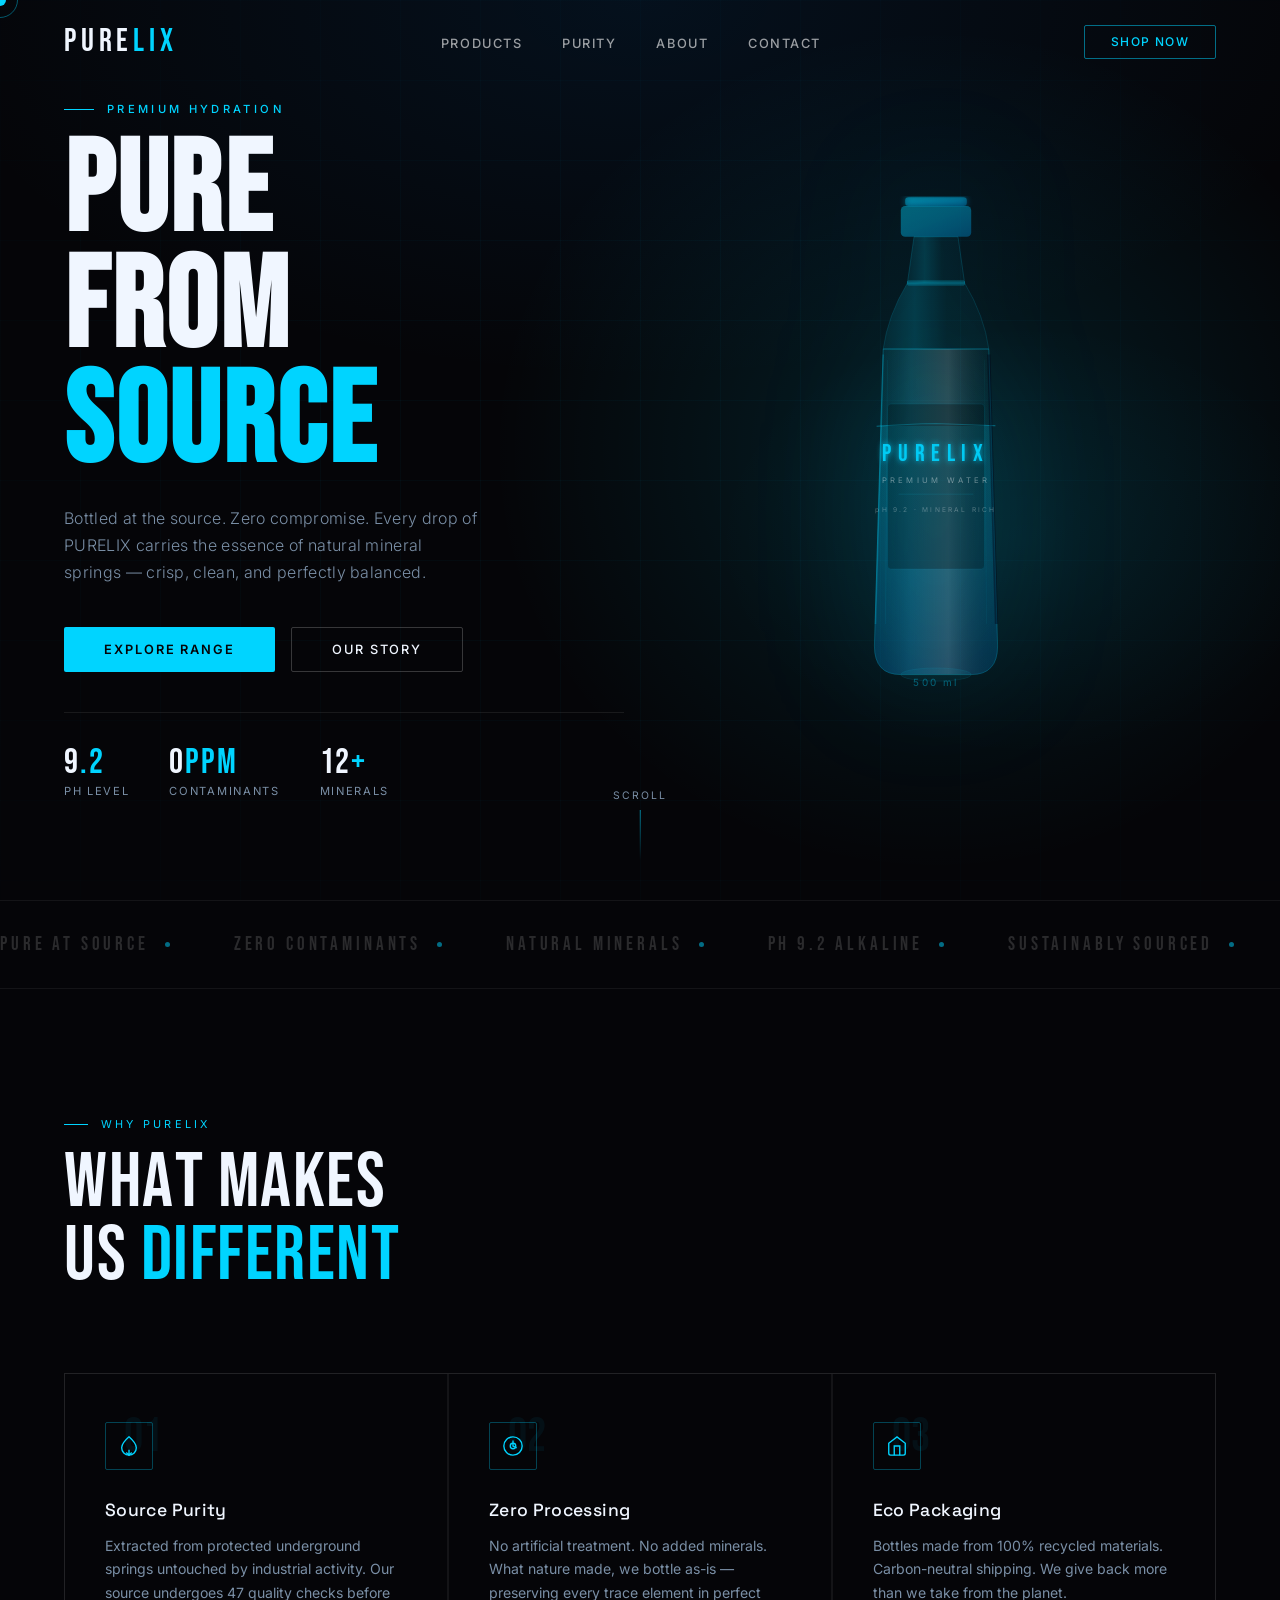
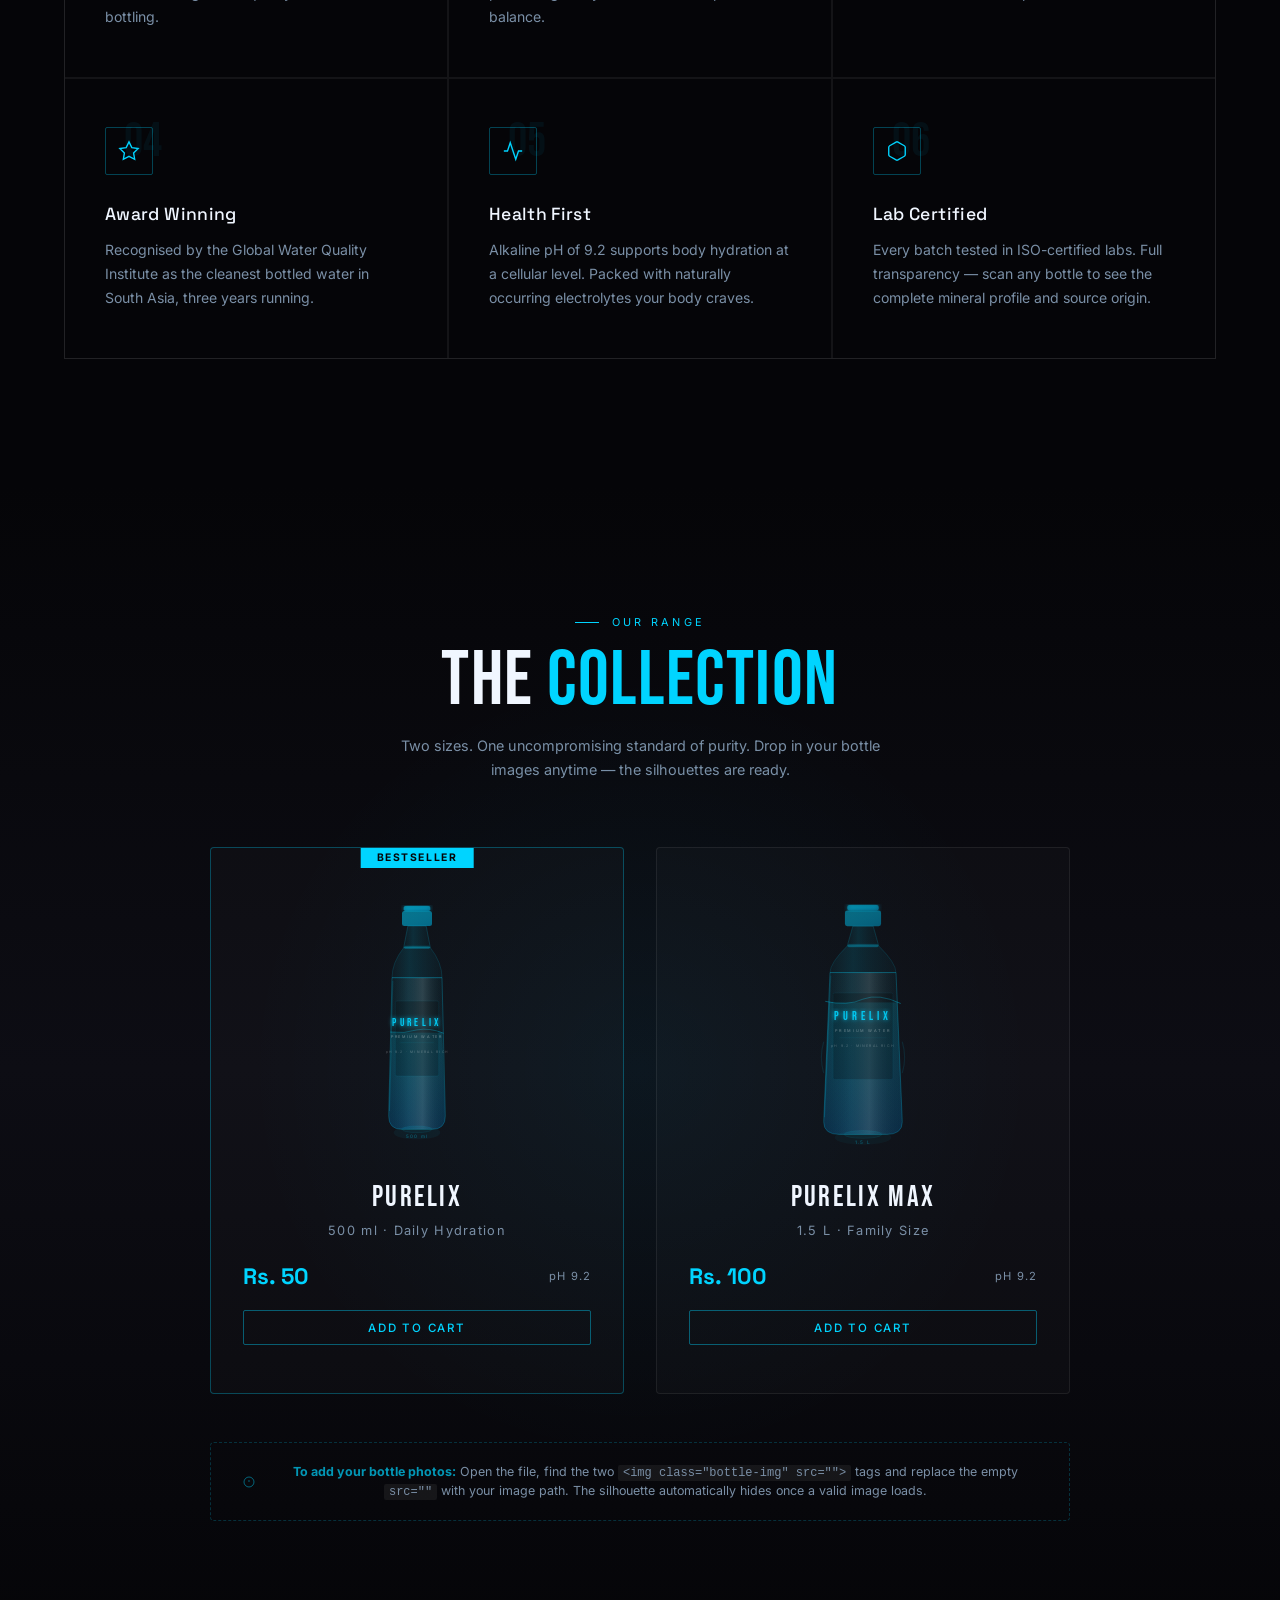
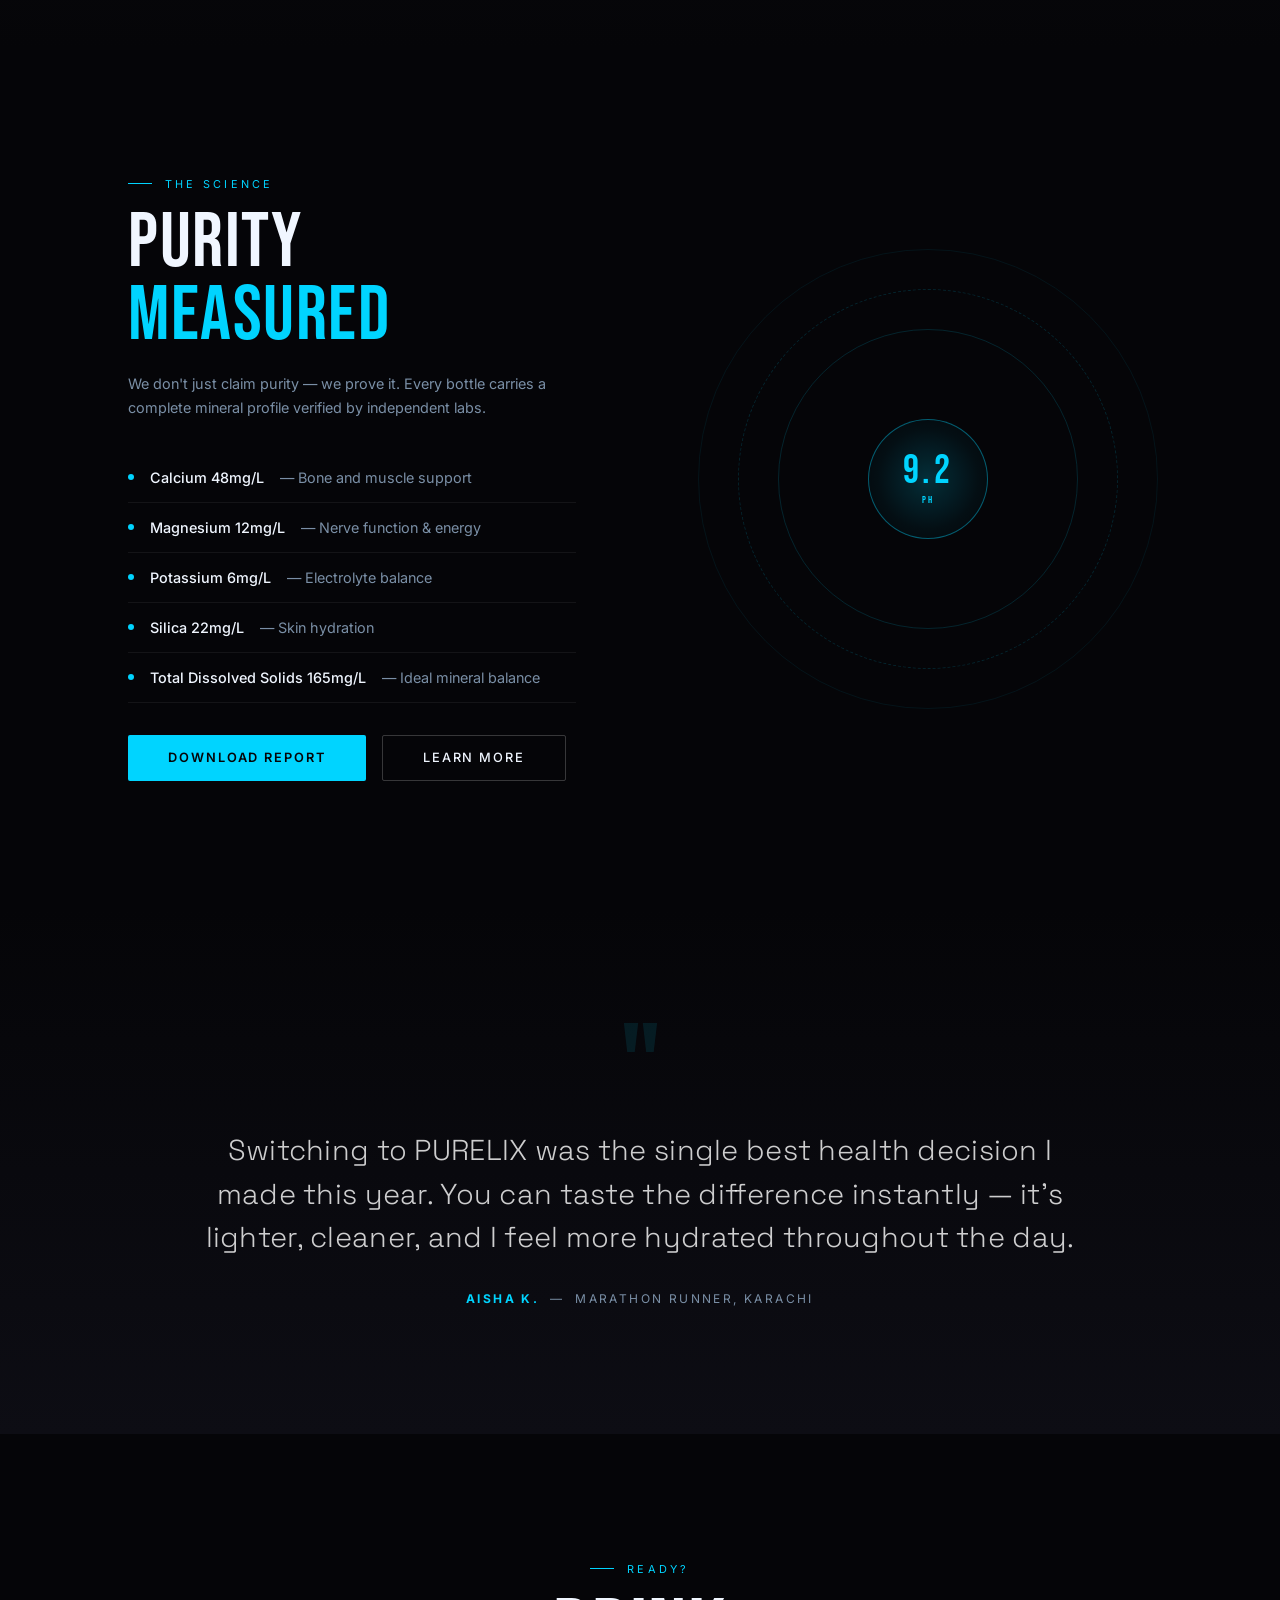
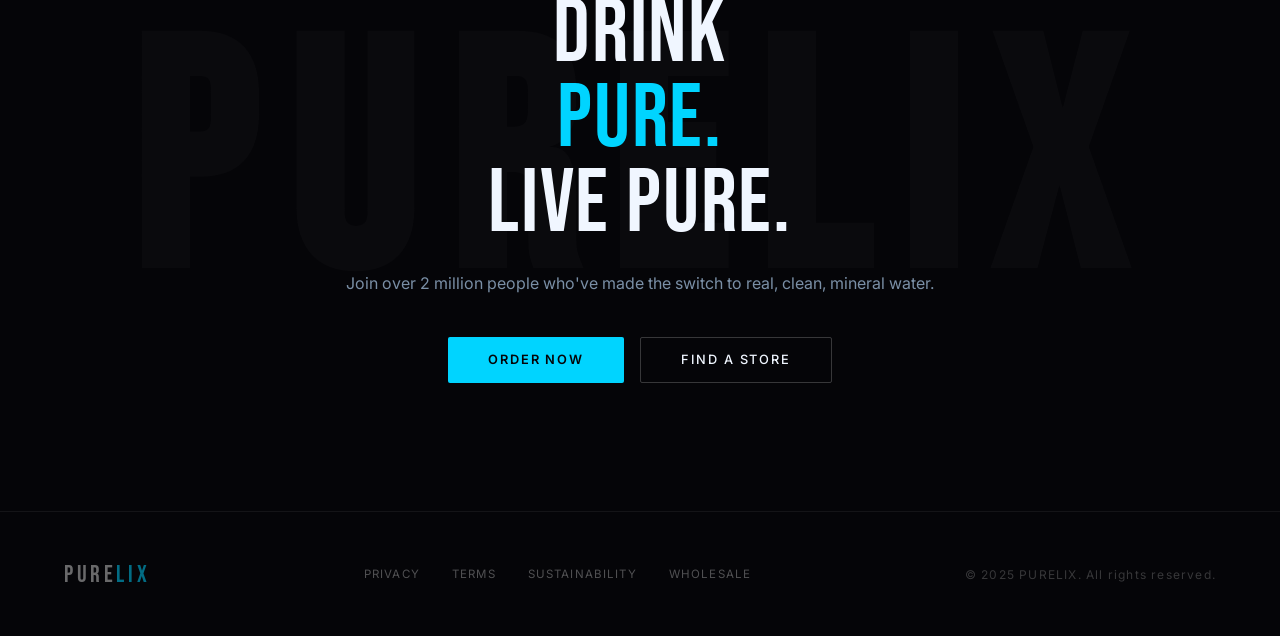
==== index2.html @ f371cc5f "initial commit" ====
<!DOCTYPE html>
<html lang="en">
<head>
<meta charset="UTF-8">
<meta name="viewport" content="width=device-width, initial-scale=1.0">
<title>PURELIX — Premium Water</title>
<link href="https://fonts.googleapis.com/css2?family=Bebas+Neue&family=Inter:wght@300;400;500;600&family=Space+Grotesk:wght@300;400;500;700&display=swap" rel="stylesheet">
<style>
*,*::before,*::after{margin:0;padding:0;box-sizing:border-box}
:root{
  --black:#050508;
  --deep:#0d0d14;
  --cyan:#00d4ff;
  --cyan2:#0099cc;
  --silver:#7a8fa6;
  --white:#f0f6ff;
  --glass:rgba(255,255,255,0.05);
  --glass-border:rgba(255,255,255,0.1);
}
html{scroll-behavior:smooth}
body{background:var(--black);color:var(--white);font-family:'Inter',sans-serif;overflow-x:hidden;cursor:none}

/* CUSTOM CURSOR */
#cursor{position:fixed;width:12px;height:12px;background:var(--cyan);border-radius:50%;pointer-events:none;z-index:9999;transform:translate(-50%,-50%);transition:width 0.2s,height 0.2s,background 0.2s;mix-blend-mode:screen}
#cursor-ring{position:fixed;width:36px;height:36px;border:1px solid rgba(0,212,255,0.4);border-radius:50%;pointer-events:none;z-index:9998;transform:translate(-50%,-50%);transition:all 0.08s ease}

/* NAV */
nav{
  position:fixed;top:0;left:0;right:0;z-index:1000;
  padding:1.4rem 4rem;
  display:flex;align-items:center;justify-content:space-between;
  transition:all 0.5s cubic-bezier(0.4,0,0.2,1);
}
nav.scrolled{
  background:rgba(5,5,8,0.4);
  backdrop-filter:blur(24px) saturate(180%);
  -webkit-backdrop-filter:blur(24px) saturate(180%);
  border-bottom:1px solid var(--glass-border);
  padding:1rem 4rem;
}
nav.scrolled .nav-logo{
  color:rgba(255,255,255,0.9);
  text-shadow:0 0 30px rgba(0,212,255,0.5);
}
nav.scrolled .nav-links a{
  color:rgba(255,255,255,0.8);
}
.nav-logo{
  font-family:'Bebas Neue',sans-serif;
  font-size:2rem;letter-spacing:0.15em;
  color:var(--white);
  text-decoration:none;
  transition:all 0.4s;
}
.nav-logo span{color:var(--cyan)}
.nav-links{display:flex;gap:2.5rem;list-style:none}
.nav-links a{
  color:rgba(255,255,255,0.6);
  text-decoration:none;
  font-size:0.8rem;letter-spacing:0.12em;text-transform:uppercase;
  font-weight:500;
  position:relative;transition:color 0.3s;
}
.nav-links a::after{
  content:'';position:absolute;bottom:-4px;left:0;right:0;height:1px;
  background:var(--cyan);transform:scaleX(0);transition:transform 0.3s;
}
.nav-links a:hover{color:var(--cyan)}
.nav-links a:hover::after{transform:scaleX(1)}
.nav-cta{
  background:transparent;border:1px solid rgba(0,212,255,0.5);
  color:var(--cyan);padding:0.55rem 1.6rem;border-radius:2px;
  font-size:0.75rem;letter-spacing:0.12em;text-transform:uppercase;font-weight:500;
  cursor:none;transition:all 0.3s;font-family:'Inter',sans-serif;
}
.nav-cta:hover{background:var(--cyan);color:var(--black)}

/* HERO */
.hero{
  min-height:100vh;display:flex;align-items:center;
  position:relative;overflow:hidden;
  background:radial-gradient(ellipse 80% 60% at 50% 0%, rgba(0,100,180,0.12) 0%, transparent 70%),
             radial-gradient(ellipse 40% 40% at 80% 60%, rgba(0,212,255,0.06) 0%, transparent 60%),
             var(--black);
}
.hero-bg-lines{
  position:absolute;inset:0;pointer-events:none;
  background-image:
    linear-gradient(rgba(0,212,255,0.03) 1px, transparent 1px),
    linear-gradient(90deg, rgba(0,212,255,0.03) 1px, transparent 1px);
  background-size:80px 80px;
  mask-image:radial-gradient(ellipse 80% 80% at 50% 50%, black 30%, transparent 100%);
}
.hero-content{
  position:relative;z-index:2;
  padding:0 4rem;
  display:grid;grid-template-columns:1fr 1fr;
  align-items:center;gap:2rem;width:100%;max-width:1400px;margin:0 auto;
}
.hero-text{position:relative}
.hero-eyebrow{
  font-size:0.7rem;letter-spacing:0.3em;text-transform:uppercase;
  color:var(--cyan);margin-bottom:1.2rem;font-weight:500;
  display:flex;align-items:center;gap:0.8rem;
}
.hero-eyebrow::before{content:'';width:30px;height:1px;background:var(--cyan)}
h1{
  font-family:'Bebas Neue',sans-serif;
  font-size:clamp(5rem,10vw,10rem);
  line-height:0.9;letter-spacing:0.02em;
  color:var(--white);margin-bottom:1.5rem;
}
h1 .word-hover{display:inline-block;transition:color 0.3s}
h1 .word-hover:hover{color:var(--cyan)}
h1 .accent{color:var(--cyan)}
.hero-desc{
  font-size:1rem;line-height:1.7;color:var(--silver);
  max-width:420px;margin-bottom:2.5rem;font-weight:300;letter-spacing:0.02em;
}
.hero-btns{display:flex;gap:1rem;flex-wrap:wrap}
.btn-primary{
  background:var(--cyan);color:var(--black);
  padding:0.9rem 2.5rem;border:none;border-radius:2px;
  font-size:0.8rem;letter-spacing:0.15em;text-transform:uppercase;font-weight:600;
  cursor:none;transition:all 0.3s;font-family:'Inter',sans-serif;
  position:relative;overflow:hidden;
}
.btn-primary::before{
  content:'';position:absolute;inset:0;
  background:linear-gradient(90deg,transparent,rgba(255,255,255,0.3),transparent);
  transform:translateX(-100%);transition:transform 0.5s;
}
.btn-primary:hover::before{transform:translateX(100%)}
.btn-primary:hover{background:#00b8e0;transform:translateY(-1px)}
.btn-outline{
  background:transparent;color:var(--white);
  padding:0.9rem 2.5rem;border:1px solid rgba(255,255,255,0.2);border-radius:2px;
  font-size:0.8rem;letter-spacing:0.15em;text-transform:uppercase;font-weight:500;
  cursor:none;transition:all 0.3s;font-family:'Inter',sans-serif;
}
.btn-outline:hover{border-color:var(--cyan);color:var(--cyan)}

/* 3D BOTTLE */
.hero-bottle{
  display:flex;justify-content:center;align-items:center;
  perspective:1200px;position:relative;
}
.bottle-wrapper{
  width:220px;position:relative;
  transform-style:preserve-3d;
  transition:transform 0.1s ease-out;
  filter:drop-shadow(0 0 60px rgba(0,212,255,0.25));
}
.bottle-wrapper:hover{filter:drop-shadow(0 0 80px rgba(0,212,255,0.4))}

/* SVG Bottle */
.bottle-svg{width:100%;height:auto}
.bottle-glow{
  position:absolute;inset:-30%;
  background:radial-gradient(ellipse at center, rgba(0,212,255,0.12) 0%, transparent 70%);
  pointer-events:none;animation:pulse-glow 3s ease-in-out infinite;
}
@keyframes pulse-glow{0%,100%{opacity:0.6;transform:scale(1)}50%{opacity:1;transform:scale(1.05)}}

/* STATS */
.hero-stats{
  display:flex;gap:2.5rem;margin-top:2.5rem;padding-top:2rem;
  border-top:1px solid rgba(255,255,255,0.08);
}
.stat-item{}
.stat-num{
  font-family:'Bebas Neue',sans-serif;font-size:2.2rem;
  color:var(--white);letter-spacing:0.05em;line-height:1;
}
.stat-num span{color:var(--cyan)}
.stat-label{font-size:0.7rem;letter-spacing:0.15em;text-transform:uppercase;color:var(--silver);margin-top:0.2rem}

/* SCROLL INDICATOR */
.scroll-indicator{
  position:absolute;bottom:2.5rem;left:50%;transform:translateX(-50%);
  display:flex;flex-direction:column;align-items:center;gap:0.5rem;
  color:var(--silver);font-size:0.65rem;letter-spacing:0.2em;text-transform:uppercase;
}
.scroll-line{
  width:1px;height:50px;background:linear-gradient(to bottom, rgba(0,212,255,0.6), transparent);
  animation:scroll-drop 2s ease-in-out infinite;
}
@keyframes scroll-drop{0%{transform:scaleY(0);transform-origin:top}50%{transform:scaleY(1);transform-origin:top}51%{transform-origin:bottom}100%{transform:scaleY(0);transform-origin:bottom}}

/* FEATURES SECTION */
.section{padding:8rem 4rem;position:relative}
.section-inner{max-width:1300px;margin:0 auto}
.section-label{
  font-size:0.68rem;letter-spacing:0.3em;text-transform:uppercase;
  color:var(--cyan);margin-bottom:1rem;
  display:flex;align-items:center;gap:0.8rem;
}
.section-label::before{content:'';width:24px;height:1px;background:var(--cyan)}
.section-title{
  font-family:'Bebas Neue',sans-serif;
  font-size:clamp(3rem,6vw,6rem);
  line-height:0.95;letter-spacing:0.02em;
  margin-bottom:1rem;
}
.section-title .hover-text{display:inline-block;transition:color 0.3s}
.section-title .hover-text:hover{color:var(--cyan)}

/* FEATURES GRID */
.features-grid{
  display:grid;grid-template-columns:repeat(3,1fr);gap:1.5px;
  margin-top:5rem;background:rgba(255,255,255,0.06);border:1px solid rgba(255,255,255,0.06);
}
.feature-card{
  background:var(--black);padding:3rem 2.5rem;
  position:relative;overflow:hidden;
  transition:background 0.4s;
}
.feature-card::before{
  content:'';position:absolute;top:0;left:0;right:0;height:1px;
  background:linear-gradient(90deg, transparent, var(--cyan), transparent);
  transform:scaleX(0);transition:transform 0.5s;
}
.feature-card:hover{background:rgba(0,212,255,0.03)}
.feature-card:hover::before{transform:scaleX(1)}
.feature-icon{
  width:48px;height:48px;border:1px solid rgba(0,212,255,0.3);
  border-radius:2px;display:flex;align-items:center;justify-content:center;
  margin-bottom:1.8rem;position:relative;
}
.feature-icon svg{width:22px;height:22px;stroke:var(--cyan);fill:none;stroke-width:1.5}
.feature-num{
  position:absolute;top:-10px;right:-10px;
  font-family:'Bebas Neue',sans-serif;font-size:3rem;
  color:rgba(0,212,255,0.06);line-height:1;
}
.feature-title{
  font-family:'Space Grotesk',sans-serif;font-size:1.1rem;font-weight:500;
  margin-bottom:0.8rem;letter-spacing:0.02em;
}
.feature-title .hover-text{display:inline-block;transition:color 0.3s}
.feature-title .hover-text:hover{color:var(--cyan)}
.feature-desc{font-size:0.88rem;line-height:1.7;color:var(--silver)}

/* PRODUCT SECTION */
.product-section{
  padding:8rem 4rem;
  background:linear-gradient(180deg, var(--black) 0%, var(--deep) 50%, var(--black) 100%);
  position:relative;overflow:hidden;
}
.product-section::before{
  content:'';position:absolute;
  top:50%;left:50%;transform:translate(-50%,-50%);
  width:800px;height:800px;
  background:radial-gradient(circle, rgba(0,212,255,0.05) 0%, transparent 70%);
  pointer-events:none;
}
.product-inner{max-width:1300px;margin:0 auto;text-align:center}
.product-cards{
  display:grid;grid-template-columns:repeat(3,1fr);gap:2rem;margin-top:4rem;
}
.product-card{
  background:rgba(255,255,255,0.02);
  border:1px solid rgba(255,255,255,0.07);
  border-radius:4px;padding:3rem 2rem;
  position:relative;overflow:hidden;transition:all 0.4s;
  cursor:none;
}
.product-card::after{
  content:'';position:absolute;inset:0;
  background:linear-gradient(135deg, rgba(0,212,255,0.04) 0%, transparent 60%);
  opacity:0;transition:opacity 0.4s;
}
.product-card:hover{transform:translateY(-8px);border-color:rgba(0,212,255,0.3)}
.product-card:hover::after{opacity:1}
.product-card-top{
  height:200px;display:flex;align-items:center;justify-content:center;
  margin-bottom:1.5rem;position:relative;
}
.bottle-placeholder{
  width:70px;height:160px;
  border:1px solid rgba(0,212,255,0.3);
  border-radius:35px 35px 8px 8px;
  position:relative;overflow:hidden;
  background:linear-gradient(180deg, rgba(0,212,255,0.08) 0%, rgba(0,212,255,0.02) 100%);
}
.bottle-placeholder::before{
  content:'';position:absolute;top:0;left:30%;right:30%;height:20px;
  background:rgba(0,212,255,0.2);border-radius:0 0 4px 4px;
}
.bottle-placeholder::after{
  content:'';position:absolute;
  top:15%;left:15%;width:20%;height:40%;
  background:linear-gradient(135deg,rgba(255,255,255,0.15),transparent);
  border-radius:50%;
}
.product-name{
  font-family:'Bebas Neue',sans-serif;font-size:1.8rem;letter-spacing:0.08em;
  margin-bottom:0.5rem;
}
.product-name .hover-text{display:inline-block;transition:color 0.3s}
.product-name .hover-text:hover{color:var(--cyan)}
.product-size{font-size:0.8rem;color:var(--silver);letter-spacing:0.1em;margin-bottom:1.5rem}
.product-price{
  font-family:'Space Grotesk',sans-serif;font-size:1.4rem;font-weight:700;
  color:var(--cyan);margin-bottom:1.5rem;
}
.btn-sm{
  background:transparent;color:var(--cyan);
  padding:0.6rem 1.8rem;border:1px solid rgba(0,212,255,0.4);border-radius:2px;
  font-size:0.72rem;letter-spacing:0.15em;text-transform:uppercase;font-weight:500;
  cursor:none;transition:all 0.3s;font-family:'Inter',sans-serif;
}
.btn-sm:hover{background:var(--cyan);color:var(--black)}

/* MARQUEE */
.marquee-section{
  padding:2rem 0;border-top:1px solid rgba(255,255,255,0.06);border-bottom:1px solid rgba(255,255,255,0.06);
  overflow:hidden;
}
.marquee-track{
  display:flex;gap:4rem;white-space:nowrap;
  animation:marquee 20s linear infinite;
}
.marquee-track:hover{animation-play-state:paused}
@keyframes marquee{from{transform:translateX(0)}to{transform:translateX(-50%)}}
.marquee-item{
  font-family:'Bebas Neue',sans-serif;font-size:1.2rem;letter-spacing:0.2em;
  color:rgba(255,255,255,0.15);display:flex;align-items:center;gap:1rem;
}
.marquee-dot{width:5px;height:5px;background:var(--cyan);border-radius:50%;opacity:0.5}

/* PURITY SECTION */
.purity-section{
  padding:8rem 4rem;
  display:grid;grid-template-columns:1fr 1fr;gap:8rem;align-items:center;
  max-width:1300px;margin:0 auto;
}
.purity-visual{
  position:relative;height:500px;
  display:flex;align-items:center;justify-content:center;
}
.ring{
  position:absolute;border-radius:50%;border:1px solid rgba(0,212,255,0.15);
  animation:ring-rotate linear infinite;
}
.ring-1{width:300px;height:300px;animation-duration:20s}
.ring-2{width:380px;height:380px;border-style:dashed;animation-duration:30s;animation-direction:reverse}
.ring-3{width:460px;height:460px;animation-duration:45s;border-color:rgba(0,212,255,0.07)}
@keyframes ring-rotate{from{transform:rotateX(70deg) rotate(0deg)}to{transform:rotateX(70deg) rotate(360deg)}}
.purity-center{
  width:120px;height:120px;border-radius:50%;
  background:radial-gradient(circle, rgba(0,212,255,0.2) 0%, rgba(0,212,255,0.05) 60%, transparent 100%);
  border:1px solid rgba(0,212,255,0.4);
  display:flex;align-items:center;justify-content:center;
  font-family:'Bebas Neue',sans-serif;font-size:1rem;letter-spacing:0.2em;
  color:var(--cyan);z-index:2;position:relative;
  flex-direction:column;gap:0.2rem;
}
.purity-center .big-num{font-size:2.5rem;line-height:1}
.purity-list{list-style:none;margin-top:2rem}
.purity-list li{
  display:flex;align-items:center;gap:1rem;
  padding:1rem 0;border-bottom:1px solid rgba(255,255,255,0.06);
  font-size:0.9rem;color:var(--silver);
}
.purity-list li::before{
  content:'';width:6px;height:6px;background:var(--cyan);
  border-radius:50%;flex-shrink:0;
}
.purity-list li strong{color:var(--white);font-weight:500}

/* TESTIMONIAL */
.testimonial-section{
  padding:8rem 4rem;text-align:center;
  background:linear-gradient(180deg, var(--black) 0%, var(--deep) 100%);
}
.testimonial-inner{max-width:900px;margin:0 auto}
.quote-mark{
  font-family:'Bebas Neue',sans-serif;font-size:8rem;
  color:rgba(0,212,255,0.1);line-height:0.6;display:block;margin-bottom:1rem;
}
.testimonial-text{
  font-family:'Space Grotesk',sans-serif;
  font-size:clamp(1.2rem,2.5vw,1.8rem);
  font-weight:300;line-height:1.5;
  color:rgba(255,255,255,0.8);margin-bottom:2rem;letter-spacing:0.01em;
}
.testimonial-author{
  font-size:0.75rem;letter-spacing:0.2em;text-transform:uppercase;
  color:var(--silver);
}
.testimonial-author strong{color:var(--cyan)}

/* CTA SECTION */
.cta-section{
  padding:8rem 4rem;text-align:center;position:relative;overflow:hidden;
}
.cta-section::before{
  content:'PURELIX';position:absolute;top:50%;left:50%;transform:translate(-50%,-50%);
  font-family:'Bebas Neue',sans-serif;font-size:20rem;font-weight:900;
  color:rgba(255,255,255,0.02);letter-spacing:0.1em;white-space:nowrap;pointer-events:none;
}
.cta-inner{max-width:700px;margin:0 auto;position:relative;z-index:1}
.cta-title{
  font-family:'Bebas Neue',sans-serif;font-size:clamp(3rem,7vw,7rem);
  line-height:0.95;letter-spacing:0.02em;margin-bottom:1.5rem;
}
.cta-title .hover-text{display:inline-block;transition:color 0.3s}
.cta-title .hover-text:hover{color:var(--cyan)}
.cta-sub{font-size:1rem;color:var(--silver);margin-bottom:2.5rem;line-height:1.6}
.cta-btns{display:flex;gap:1rem;justify-content:center}

/* FOOTER */
footer{
  padding:3rem 4rem;
  border-top:1px solid rgba(255,255,255,0.06);
  display:flex;align-items:center;justify-content:space-between;
}
.footer-logo{
  font-family:'Bebas Neue',sans-serif;font-size:1.5rem;letter-spacing:0.15em;
  color:rgba(255,255,255,0.4);
}
.footer-logo span{color:rgba(0,212,255,0.5)}
.footer-copy{font-size:0.75rem;color:rgba(255,255,255,0.2);letter-spacing:0.1em}
.footer-links{display:flex;gap:2rem}
.footer-links a{font-size:0.72rem;letter-spacing:0.1em;text-transform:uppercase;color:rgba(255,255,255,0.3);text-decoration:none;transition:color 0.3s}
.footer-links a:hover{color:var(--cyan)}

/* WATER DROP PARTICLES */
.particles{position:absolute;inset:0;pointer-events:none;overflow:hidden}
.particle{
  position:absolute;width:2px;height:2px;background:var(--cyan);border-radius:50%;
  animation:float-particle linear infinite;opacity:0;
}
@keyframes float-particle{
  0%{transform:translateY(100vh) translateX(0);opacity:0}
  10%{opacity:0.6}
  90%{opacity:0.2}
  100%{transform:translateY(-10vh) translateX(var(--drift));opacity:0}
}

/* HOVER TEXT EFFECT */
.split-hover{display:inline-block;transition:all 0.25s}
.split-hover:hover{color:var(--cyan);text-shadow:0 0 20px rgba(0,212,255,0.5)}

/* SCROLLBAR */
::-webkit-scrollbar{width:4px}
::-webkit-scrollbar-track{background:var(--black)}
::-webkit-scrollbar-thumb{background:rgba(0,212,255,0.3);border-radius:2px}

/* RESPONSIVE */
@media(max-width:900px){
  nav{padding:1.2rem 2rem}
  nav.scrolled{padding:0.8rem 2rem}
  .hero-content{grid-template-columns:1fr;padding:0 2rem;padding-top:6rem}
  .hero-bottle{display:none}
  .section{padding:5rem 2rem}
  .features-grid{grid-template-columns:1fr}
  .product-cards{grid-template-columns:1fr}
  .purity-section{grid-template-columns:1fr;gap:4rem;padding:5rem 2rem}
  footer{flex-direction:column;gap:1.5rem;text-align:center;padding:2rem}
  .cta-section{padding:5rem 2rem}
  .testimonial-section{padding:5rem 2rem}
}
</style>
</head>
<body>

<!-- CURSOR -->
<div id="cursor"></div>
<div id="cursor-ring"></div>

<!-- NAV -->
<nav id="navbar">
  <a href="#" class="nav-logo">PURE<span>LIX</span></a>
  <ul class="nav-links">
    <li><a href="#products">Products</a></li>
    <li><a href="#purity">Purity</a></li>
    <li><a href="#about">About</a></li>
    <li><a href="#contact">Contact</a></li>
  </ul>
  <button class="nav-cta">Shop Now</button>
</nav>

<!-- HERO -->
<section class="hero">
  <div class="hero-bg-lines"></div>
  <!-- Floating particles -->
  <div class="particles" id="particles"></div>

  <div class="hero-content">
    <div class="hero-text">
      <div class="hero-eyebrow">Premium Hydration</div>
      <h1>
        <span class="word-hover split-hover">PURE</span><br>
        <span class="word-hover split-hover">FROM</span><br>
        <span class="accent split-hover">SOURCE</span>
      </h1>
      <p class="hero-desc">
        Bottled at the source. Zero compromise. Every drop of PURELIX carries the essence of natural mineral springs — crisp, clean, and perfectly balanced.
      </p>
      <div class="hero-btns">
        <button class="btn-primary">Explore Range</button>
        <button class="btn-outline">Our Story</button>
      </div>
      <div class="hero-stats">
        <div class="stat-item">
          <div class="stat-num">9<span>.2</span></div>
          <div class="stat-label">pH Level</div>
        </div>
        <div class="stat-item">
          <div class="stat-num">0<span>ppm</span></div>
          <div class="stat-label">Contaminants</div>
        </div>
        <div class="stat-item">
          <div class="stat-num">12<span>+</span></div>
          <div class="stat-label">Minerals</div>
        </div>
      </div>
    </div>

    <!-- 3D BOTTLE SVG -->
    <div class="hero-bottle">
      <div class="bottle-glow"></div>
      <div class="bottle-wrapper" id="bottle3d">
        <svg class="bottle-svg" viewBox="0 0 200 480" xmlns="http://www.w3.org/2000/svg">
          <defs>
            <linearGradient id="bottleGrad" x1="0%" y1="0%" x2="100%" y2="0%">
              <stop offset="0%" style="stop-color:rgba(0,212,255,0.08)"/>
              <stop offset="30%" style="stop-color:rgba(0,212,255,0.18)"/>
              <stop offset="60%" style="stop-color:rgba(0,212,255,0.06)"/>
              <stop offset="100%" style="stop-color:rgba(0,212,255,0.04)"/>
            </linearGradient>
            <linearGradient id="capGrad" x1="0%" y1="0%" x2="100%" y2="100%">
              <stop offset="0%" style="stop-color:rgba(0,212,255,0.4)"/>
              <stop offset="100%" style="stop-color:rgba(0,100,150,0.6)"/>
            </linearGradient>
            <linearGradient id="shineGrad" x1="0%" y1="0%" x2="100%" y2="0%">
              <stop offset="0%" style="stop-color:transparent"/>
              <stop offset="40%" style="stop-color:rgba(255,255,255,0.08)"/>
              <stop offset="60%" style="stop-color:rgba(255,255,255,0.15)"/>
              <stop offset="100%" style="stop-color:transparent"/>
            </linearGradient>
            <linearGradient id="waterGrad" x1="0%" y1="0%" x2="0%" y2="100%">
              <stop offset="0%" style="stop-color:rgba(0,212,255,0.25)"/>
              <stop offset="100%" style="stop-color:rgba(0,100,180,0.35)"/>
            </linearGradient>
            <filter id="glow">
              <feGaussianBlur stdDeviation="3" result="coloredBlur"/>
              <feMerge><feMergeNode in="coloredBlur"/><feMergeNode in="SourceGraphic"/></feMerge>
            </filter>
          </defs>

          <!-- Cap -->
          <rect x="72" y="12" width="56" height="8" rx="3" fill="url(#capGrad)" filter="url(#glow)"/>
          <rect x="68" y="20" width="64" height="28" rx="4" fill="url(#capGrad)"/>

          <!-- Neck -->
          <path d="M80 48 L74 90 L126 90 L120 48 Z" fill="url(#bottleGrad)" stroke="rgba(0,212,255,0.3)" stroke-width="0.5"/>

          <!-- Shoulder -->
          <path d="M74 90 Q56 120 52 150 L148 150 Q144 120 126 90 Z" fill="url(#bottleGrad)" stroke="rgba(0,212,255,0.25)" stroke-width="0.5"/>

          <!-- Body -->
          <path d="M52 150 L44 420 Q44 446 68 446 L132 446 Q156 446 156 420 L148 150 Z"
                fill="url(#bottleGrad)" stroke="rgba(0,212,255,0.3)" stroke-width="0.8"/>

          <!-- Water fill -->
          <clipPath id="bottleClip">
            <path d="M52 150 L44 420 Q44 446 68 446 L132 446 Q156 446 156 420 L148 150 Z"/>
          </clipPath>
          <rect x="44" y="220" width="112" height="230" fill="url(#waterGrad)" clip-path="url(#bottleClip)" opacity="0.7"/>

          <!-- Water ripple line -->
          <path d="M46 222 Q75 210 100 220 Q125 230 154 218" fill="none" stroke="rgba(0,212,255,0.5)" stroke-width="1" opacity="0.8">
            <animate attributeName="d" values="M46 222 Q75 210 100 220 Q125 230 154 218;M46 218 Q75 228 100 215 Q125 205 154 222;M46 222 Q75 210 100 220 Q125 230 154 218" dur="3s" repeatCount="indefinite"/>
          </path>

          <!-- Shine highlight -->
          <path d="M52 150 L44 420 Q44 446 68 446 L132 446 Q156 446 156 420 L148 150 Z"
                fill="url(#shineGrad)"/>

          <!-- Left edge highlight -->
          <path d="M52 155 L45 400" stroke="rgba(0,212,255,0.2)" stroke-width="1.5" fill="none"/>

          <!-- Right shadow -->
          <path d="M148 155 L155 400" stroke="rgba(0,0,20,0.4)" stroke-width="3" fill="none"/>

          <!-- Label area -->
          <rect x="56" y="200" width="88" height="150" rx="3" fill="rgba(0,0,0,0.25)" stroke="rgba(0,212,255,0.15)" stroke-width="0.5"/>

          <!-- Label text -->
          <text x="100" y="252" text-anchor="middle" font-family="'Bebas Neue',sans-serif" font-size="22" fill="rgba(0,212,255,0.9)" letter-spacing="6" filter="url(#glow)">PURELIX</text>
          <text x="100" y="272" text-anchor="middle" font-family="'Inter',sans-serif" font-size="7" fill="rgba(255,255,255,0.4)" letter-spacing="3">PREMIUM WATER</text>
          <line x1="66" y1="282" x2="134" y2="282" stroke="rgba(0,212,255,0.2)" stroke-width="0.5"/>
          <text x="100" y="298" text-anchor="middle" font-family="'Inter',sans-serif" font-size="6" fill="rgba(255,255,255,0.3)" letter-spacing="2">pH 9.2 · MINERAL RICH</text>

          <!-- Volume text -->
          <text x="100" y="456" text-anchor="middle" font-family="'Inter',sans-serif" font-size="9" fill="rgba(0,212,255,0.4)" letter-spacing="2">500 ml</text>

          <!-- Bottom base -->
          <ellipse cx="100" cy="446" rx="32" ry="6" fill="rgba(0,212,255,0.06)" stroke="rgba(0,212,255,0.15)" stroke-width="0.5"/>

          <!-- Glow lines on body -->
          <path d="M56 160 L54 400" stroke="rgba(0,212,255,0.06)" stroke-width="1"/>
          <path d="M144 160 L146 400" stroke="rgba(0,212,255,0.04)" stroke-width="1"/>

          <!-- Neck ring -->
          <rect x="74" y="88" width="52" height="4" rx="1" fill="rgba(0,212,255,0.2)" stroke="rgba(0,212,255,0.3)" stroke-width="0.5"/>
        </svg>
      </div>
    </div>
  </div>

  <div class="scroll-indicator">
    <span>Scroll</span>
    <div class="scroll-line"></div>
  </div>
</section>

<!-- MARQUEE -->
<div class="marquee-section">
  <div class="marquee-track" id="marqueeTrack">
    <span class="marquee-item">Pure at Source <span class="marquee-dot"></span></span>
    <span class="marquee-item">Zero Contaminants <span class="marquee-dot"></span></span>
    <span class="marquee-item">Natural Minerals <span class="marquee-dot"></span></span>
    <span class="marquee-item">pH 9.2 Alkaline <span class="marquee-dot"></span></span>
    <span class="marquee-item">Sustainably Sourced <span class="marquee-dot"></span></span>
    <span class="marquee-item">Certified Clean <span class="marquee-dot"></span></span>
    <span class="marquee-item">Pure at Source <span class="marquee-dot"></span></span>
    <span class="marquee-item">Zero Contaminants <span class="marquee-dot"></span></span>
    <span class="marquee-item">Natural Minerals <span class="marquee-dot"></span></span>
    <span class="marquee-item">pH 9.2 Alkaline <span class="marquee-dot"></span></span>
    <span class="marquee-item">Sustainably Sourced <span class="marquee-dot"></span></span>
    <span class="marquee-item">Certified Clean <span class="marquee-dot"></span></span>
  </div>
</div>

<!-- FEATURES SECTION -->
<section class="section" id="about">
  <div class="section-inner">
    <div class="section-label">Why Purelix</div>
    <div class="section-title">
      <span class="hover-text split-hover">WHAT MAKES</span><br>
      <span class="hover-text split-hover">US</span> <span style="color:var(--cyan)">DIFFERENT</span>
    </div>

    <div class="features-grid">
      <div class="feature-card">
        <div class="feature-icon">
          <svg viewBox="0 0 24 24"><path d="M12 2C12 2 4 9 4 14a8 8 0 0016 0C20 9 12 2 12 2z"/><path d="M12 22v-6M9 19l3 3 3-3"/></svg>
          <span class="feature-num">01</span>
        </div>
        <div class="feature-title"><span class="hover-text split-hover">Source Purity</span></div>
        <p class="feature-desc">Extracted from protected underground springs untouched by industrial activity. Our source undergoes 47 quality checks before bottling.</p>
      </div>
      <div class="feature-card">
        <div class="feature-icon">
          <svg viewBox="0 0 24 24"><circle cx="12" cy="12" r="10"/><path d="M12 6v6l4 2"/><circle cx="12" cy="12" r="3"/></svg>
          <span class="feature-num">02</span>
        </div>
        <div class="feature-title"><span class="hover-text split-hover">Zero Processing</span></div>
        <p class="feature-desc">No artificial treatment. No added minerals. What nature made, we bottle as-is — preserving every trace element in perfect balance.</p>
      </div>
      <div class="feature-card">
        <div class="feature-icon">
          <svg viewBox="0 0 24 24"><path d="M3 9l9-7 9 7v11a2 2 0 01-2 2H5a2 2 0 01-2-2z"/><polyline points="9 22 9 12 15 12 15 22"/></svg>
          <span class="feature-num">03</span>
        </div>
        <div class="feature-title"><span class="hover-text split-hover">Eco Packaging</span></div>
        <p class="feature-desc">Bottles made from 100% recycled materials. Carbon-neutral shipping. We give back more than we take from the planet.</p>
      </div>
      <div class="feature-card">
        <div class="feature-icon">
          <svg viewBox="0 0 24 24"><path d="M12 2l3.09 6.26L22 9.27l-5 4.87 1.18 6.88L12 17.77l-6.18 3.25L7 14.14 2 9.27l6.91-1.01L12 2z"/></svg>
          <span class="feature-num">04</span>
        </div>
        <div class="feature-title"><span class="hover-text split-hover">Award Winning</span></div>
        <p class="feature-desc">Recognised by the Global Water Quality Institute as the cleanest bottled water in South Asia, three years running.</p>
      </div>
      <div class="feature-card">
        <div class="feature-icon">
          <svg viewBox="0 0 24 24"><path d="M22 12h-4l-3 9L9 3l-3 9H2"/></svg>
          <span class="feature-num">05</span>
        </div>
        <div class="feature-title"><span class="hover-text split-hover">Health First</span></div>
        <p class="feature-desc">Alkaline pH of 9.2 supports body hydration at a cellular level. Packed with naturally occurring electrolytes your body craves.</p>
      </div>
      <div class="feature-card">
        <div class="feature-icon">
          <svg viewBox="0 0 24 24"><path d="M21 16V8a2 2 0 00-1-1.73l-7-4a2 2 0 00-2 0l-7 4A2 2 0 003 8v8a2 2 0 001 1.73l7 4a2 2 0 002 0l7-4A2 2 0 0021 16z"/></svg>
          <span class="feature-num">06</span>
        </div>
        <div class="feature-title"><span class="hover-text split-hover">Lab Certified</span></div>
        <p class="feature-desc">Every batch tested in ISO-certified labs. Full transparency — scan any bottle to see the complete mineral profile and source origin.</p>
      </div>
    </div>
  </div>
</section>

<!-- PRODUCTS SECTION -->
<section class="product-section" id="products">
  <div class="product-inner">
    <div class="section-label" style="justify-content:center">Our Range</div>
    <div class="section-title" style="text-align:center">
      <span class="hover-text split-hover">THE</span> <span style="color:var(--cyan)">COLLECTION</span>
    </div>
    <p style="color:var(--silver);max-width:520px;margin:1rem auto 0;font-size:0.9rem;line-height:1.7">Two sizes. One uncompromising standard of purity. Drop in your bottle images anytime — the silhouettes are ready.</p>

    <div class="product-cards" style="grid-template-columns:1fr 1fr;max-width:860px;margin:4rem auto 0">

      <!-- 500 ML CARD -->
      <div class="product-card" style="border-color:rgba(0,212,255,0.3)">
        <div style="position:absolute;top:-1px;left:50%;transform:translateX(-50%);background:var(--cyan);color:var(--black);font-size:0.65rem;letter-spacing:0.15em;padding:4px 16px;font-weight:700;white-space:nowrap">BESTSELLER</div>

        <div class="product-card-top" style="height:260px;position:relative">
          <!-- IMAGE SLOT: replace src="" with your bottle image path -->
          <img class="bottle-img" src="" alt="Purelix 500ml bottle" onerror="this.style.display='none';this.nextElementSibling.style.display='flex'">
          <!-- SILHOUETTE (shown when no image) -->
          <div class="bottle-silhouette" style="display:flex;align-items:center;justify-content:center;width:100%;height:100%">
            <svg viewBox="0 0 120 300" width="100" height="250" xmlns="http://www.w3.org/2000/svg">
              <defs>
                <linearGradient id="sil500g" x1="0%" y1="0%" x2="100%" y2="0%">
                  <stop offset="0%" stop-color="rgba(0,212,255,0.04)"/>
                  <stop offset="35%" stop-color="rgba(0,212,255,0.14)"/>
                  <stop offset="65%" stop-color="rgba(0,212,255,0.09)"/>
                  <stop offset="100%" stop-color="rgba(0,212,255,0.03)"/>
                </linearGradient>
                <linearGradient id="sil500cap" x1="0%" y1="0%" x2="100%" y2="100%">
                  <stop offset="0%" stop-color="rgba(0,212,255,0.5)"/>
                  <stop offset="100%" stop-color="rgba(0,140,180,0.7)"/>
                </linearGradient>
                <linearGradient id="sil500w" x1="0%" y1="0%" x2="0%" y2="100%">
                  <stop offset="0%" stop-color="rgba(0,212,255,0.22)"/>
                  <stop offset="100%" stop-color="rgba(0,100,180,0.32)"/>
                </linearGradient>
                <linearGradient id="sil500shine" x1="0%" y1="0%" x2="100%" y2="0%">
                  <stop offset="0%" stop-color="transparent"/>
                  <stop offset="45%" stop-color="rgba(255,255,255,0.07)"/>
                  <stop offset="60%" stop-color="rgba(255,255,255,0.13)"/>
                  <stop offset="100%" stop-color="transparent"/>
                </linearGradient>
                <filter id="silglow500">
                  <feGaussianBlur stdDeviation="2.5" result="b"/>
                  <feMerge><feMergeNode in="b"/><feMergeNode in="SourceGraphic"/></feMerge>
                </filter>
                <clipPath id="clip500">
                  <path d="M32 92 L26 258 Q26 274 42 274 L78 274 Q94 274 94 258 L88 92 Z"/>
                </clipPath>
              </defs>
              <!-- Cap -->
              <rect x="44" y="6" width="32" height="6" rx="2" fill="url(#sil500cap)" filter="url(#silglow500)"/>
              <rect x="42" y="12" width="36" height="18" rx="3" fill="url(#sil500cap)"/>
              <!-- Neck -->
              <path d="M49 30 L44 56 L76 56 L71 30 Z" fill="url(#sil500g)" stroke="rgba(0,212,255,0.35)" stroke-width="0.6"/>
              <!-- Shoulder -->
              <path d="M44 56 Q30 74 30 92 L90 92 Q90 74 76 56 Z" fill="url(#sil500g)" stroke="rgba(0,212,255,0.28)" stroke-width="0.6"/>
              <!-- Body -->
              <path d="M30 92 L26 258 Q26 274 42 274 L78 274 Q94 274 94 258 L90 92 Z" fill="url(#sil500g)" stroke="rgba(0,212,255,0.38)" stroke-width="0.8"/>
              <!-- Water fill -->
              <rect x="26" y="158" width="68" height="120" fill="url(#sil500w)" clip-path="url(#clip500)" opacity="0.8"/>
              <!-- Waterline animated -->
              <path d="M28 160 Q45 150 60 158 Q75 166 92 156" fill="none" stroke="rgba(0,212,255,0.55)" stroke-width="0.8">
                <animate attributeName="d" values="M28 160 Q45 150 60 158 Q75 166 92 156;M28 156 Q45 164 60 153 Q75 145 92 160;M28 160 Q45 150 60 158 Q75 166 92 156" dur="3.5s" repeatCount="indefinite"/>
              </path>
              <!-- Shine -->
              <path d="M30 92 L26 258 Q26 274 42 274 L78 274 Q94 274 94 258 L90 92 Z" fill="url(#sil500shine)"/>
              <!-- Left edge -->
              <path d="M31 96 L27 252" stroke="rgba(0,212,255,0.18)" stroke-width="1" fill="none"/>
              <!-- Label zone -->
              <rect x="34" y="120" width="52" height="90" rx="2" fill="rgba(0,0,0,0.2)" stroke="rgba(0,212,255,0.15)" stroke-width="0.5"/>
              <!-- Label text -->
              <text x="60" y="150" text-anchor="middle" font-family="'Bebas Neue',sans-serif" font-size="13" fill="rgba(0,212,255,0.9)" letter-spacing="4" filter="url(#silglow500)">PURELIX</text>
              <text x="60" y="164" text-anchor="middle" font-family="'Inter',sans-serif" font-size="4.5" fill="rgba(255,255,255,0.4)" letter-spacing="2">PREMIUM WATER</text>
              <line x1="40" y1="170" x2="80" y2="170" stroke="rgba(0,212,255,0.18)" stroke-width="0.4"/>
              <text x="60" y="182" text-anchor="middle" font-family="'Inter',sans-serif" font-size="4" fill="rgba(255,255,255,0.3)" letter-spacing="1.5">pH 9.2 · MINERAL RICH</text>
              <!-- Neck ring -->
              <rect x="45" y="54" width="30" height="3" rx="1" fill="rgba(0,212,255,0.22)" stroke="rgba(0,212,255,0.32)" stroke-width="0.4"/>
              <!-- Bottom ellipse -->
              <ellipse cx="60" cy="274" rx="18" ry="4" fill="rgba(0,212,255,0.05)" stroke="rgba(0,212,255,0.18)" stroke-width="0.5"/>
              <!-- Volume -->
              <text x="60" y="284" text-anchor="middle" font-family="'Inter',sans-serif" font-size="5.5" fill="rgba(0,212,255,0.45)" letter-spacing="1.5">500 ml</text>
              <!-- Ambient glow bottom -->
              <ellipse cx="60" cy="278" rx="28" ry="8" fill="rgba(0,212,255,0.05)"/>
            </svg>
          </div>
        </div>

        <div class="product-name"><span class="hover-text split-hover">PURELIX</span></div>
        <div class="product-size">500 ml · Daily Hydration</div>
        <div style="display:flex;align-items:center;justify-content:space-between;margin:0.8rem 0 1.2rem">
          <div class="product-price" style="margin:0">Rs. 50</div>
          <div style="font-size:0.7rem;color:var(--silver);letter-spacing:0.1em">pH 9.2</div>
        </div>
        <button class="btn-sm" style="width:100%">Add to Cart</button>
      </div>

      <!-- 1.5L CARD -->
      <div class="product-card">
        <div class="product-card-top" style="height:260px;position:relative">
          <!-- IMAGE SLOT: replace src="" with your bottle image path -->
          <img class="bottle-img" src="" alt="Purelix 1.5L bottle" onerror="this.style.display='none';this.nextElementSibling.style.display='flex'">
          <!-- SILHOUETTE (shown when no image) -->
          <div class="bottle-silhouette" style="display:flex;align-items:center;justify-content:center;width:100%;height:100%">
            <svg viewBox="0 0 140 320" width="110" height="260" xmlns="http://www.w3.org/2000/svg">
              <defs>
                <linearGradient id="sil15g" x1="0%" y1="0%" x2="100%" y2="0%">
                  <stop offset="0%" stop-color="rgba(0,212,255,0.04)"/>
                  <stop offset="35%" stop-color="rgba(0,212,255,0.13)"/>
                  <stop offset="65%" stop-color="rgba(0,212,255,0.08)"/>
                  <stop offset="100%" stop-color="rgba(0,212,255,0.03)"/>
                </linearGradient>
                <linearGradient id="sil15cap" x1="0%" y1="0%" x2="100%" y2="100%">
                  <stop offset="0%" stop-color="rgba(0,212,255,0.45)"/>
                  <stop offset="100%" stop-color="rgba(0,130,170,0.65)"/>
                </linearGradient>
                <linearGradient id="sil15w" x1="0%" y1="0%" x2="0%" y2="100%">
                  <stop offset="0%" stop-color="rgba(0,212,255,0.2)"/>
                  <stop offset="100%" stop-color="rgba(0,100,180,0.3)"/>
                </linearGradient>
                <linearGradient id="sil15shine" x1="0%" y1="0%" x2="100%" y2="0%">
                  <stop offset="0%" stop-color="transparent"/>
                  <stop offset="42%" stop-color="rgba(255,255,255,0.06)"/>
                  <stop offset="58%" stop-color="rgba(255,255,255,0.12)"/>
                  <stop offset="100%" stop-color="transparent"/>
                </linearGradient>
                <filter id="silglow15">
                  <feGaussianBlur stdDeviation="2.5" result="b"/>
                  <feMerge><feMergeNode in="b"/><feMergeNode in="SourceGraphic"/></feMerge>
                </filter>
                <clipPath id="clip15">
                  <path d="M28 92 L20 282 Q20 298 40 298 L100 298 Q120 298 120 282 L112 92 Z"/>
                </clipPath>
              </defs>
              <!-- Cap (wider for 1.5L) -->
              <rect x="50" y="6" width="40" height="7" rx="2.5" fill="url(#sil15cap)" filter="url(#silglow15)"/>
              <rect x="47" y="13" width="46" height="20" rx="3" fill="url(#sil15cap)"/>
              <!-- Neck -->
              <path d="M57 33 L50 58 L90 58 L83 33 Z" fill="url(#sil15g)" stroke="rgba(0,212,255,0.33)" stroke-width="0.6"/>
              <!-- Shoulder (wider) -->
              <path d="M50 58 Q28 80 28 92 L112 92 Q112 80 90 58 Z" fill="url(#sil15g)" stroke="rgba(0,212,255,0.26)" stroke-width="0.6"/>
              <!-- Body (taller, wider) -->
              <path d="M28 92 L20 282 Q20 298 40 298 L100 298 Q120 298 120 282 L112 92 Z" fill="url(#sil15g)" stroke="rgba(0,212,255,0.36)" stroke-width="0.9"/>
              <!-- Water fill (fuller bottle) -->
              <rect x="20" y="130" width="100" height="172" fill="url(#sil15w)" clip-path="url(#clip15)" opacity="0.8"/>
              <!-- Waterline animated -->
              <path d="M22 132 Q50 120 70 130 Q90 140 118 128" fill="none" stroke="rgba(0,212,255,0.5)" stroke-width="0.9">
                <animate attributeName="d" values="M22 132 Q50 120 70 130 Q90 140 118 128;M22 128 Q50 138 70 125 Q90 114 118 132;M22 132 Q50 120 70 130 Q90 140 118 128" dur="4s" repeatCount="indefinite"/>
              </path>
              <!-- Shine -->
              <path d="M28 92 L20 282 Q20 298 40 298 L100 298 Q120 298 120 282 L112 92 Z" fill="url(#sil15shine)"/>
              <!-- Left edge -->
              <path d="M29 96 L21 276" stroke="rgba(0,212,255,0.16)" stroke-width="1.2" fill="none"/>
              <!-- Label zone (taller) -->
              <rect x="32" y="118" width="76" height="110" rx="2" fill="rgba(0,0,0,0.2)" stroke="rgba(0,212,255,0.13)" stroke-width="0.5"/>
              <!-- Label text -->
              <text x="70" y="153" text-anchor="middle" font-family="'Bebas Neue',sans-serif" font-size="15" fill="rgba(0,212,255,0.88)" letter-spacing="5" filter="url(#silglow15)">PURELIX</text>
              <text x="70" y="168" text-anchor="middle" font-family="'Inter',sans-serif" font-size="5" fill="rgba(255,255,255,0.38)" letter-spacing="2">PREMIUM WATER</text>
              <line x1="40" y1="175" x2="100" y2="175" stroke="rgba(0,212,255,0.16)" stroke-width="0.4"/>
              <text x="70" y="187" text-anchor="middle" font-family="'Inter',sans-serif" font-size="4.5" fill="rgba(255,255,255,0.28)" letter-spacing="1.5">pH 9.2 · MINERAL RICH</text>
              <!-- Neck ring -->
              <rect x="51" y="56" width="38" height="3.5" rx="1" fill="rgba(0,212,255,0.2)" stroke="rgba(0,212,255,0.3)" stroke-width="0.4"/>
              <!-- Handle indent suggestion (subtle dent lines) -->
              <path d="M20 180 Q14 200 20 220" fill="none" stroke="rgba(0,212,255,0.1)" stroke-width="1.5"/>
              <path d="M120 180 Q126 200 120 220" fill="none" stroke="rgba(0,212,255,0.1)" stroke-width="1.5"/>
              <!-- Bottom ellipse -->
              <ellipse cx="70" cy="298" rx="24" ry="5" fill="rgba(0,212,255,0.05)" stroke="rgba(0,212,255,0.16)" stroke-width="0.5"/>
              <!-- Volume -->
              <text x="70" y="310" text-anchor="middle" font-family="'Inter',sans-serif" font-size="6" fill="rgba(0,212,255,0.42)" letter-spacing="1.5">1.5 L</text>
              <!-- Ambient glow -->
              <ellipse cx="70" cy="302" rx="36" ry="9" fill="rgba(0,212,255,0.04)"/>
            </svg>
          </div>
        </div>

        <div class="product-name"><span class="hover-text split-hover">PURELIX MAX</span></div>
        <div class="product-size">1.5 L · Family Size</div>
        <div style="display:flex;align-items:center;justify-content:space-between;margin:0.8rem 0 1.2rem">
          <div class="product-price" style="margin:0">Rs. 100</div>
          <div style="font-size:0.7rem;color:var(--silver);letter-spacing:0.1em">pH 9.2</div>
        </div>
        <button class="btn-sm" style="width:100%">Add to Cart</button>
      </div>

    </div>

    <!-- HOW TO ADD YOUR IMAGE — instruction strip -->
    <div style="margin-top:3rem;padding:1.2rem 2rem;border:1px dashed rgba(0,212,255,0.2);border-radius:4px;max-width:860px;margin-left:auto;margin-right:auto;display:flex;align-items:center;gap:1.2rem">
      <svg width="20" height="20" viewBox="0 0 24 24" fill="none" stroke="rgba(0,212,255,0.6)" stroke-width="1.5"><circle cx="12" cy="12" r="10"/><path d="M12 8v4M12 16h.01"/></svg>
      <p style="font-size:0.78rem;color:var(--silver);line-height:1.5;margin:0"><strong style="color:rgba(0,212,255,0.7)">To add your bottle photos:</strong> Open the file, find the two <code style="background:rgba(255,255,255,0.06);padding:1px 5px;border-radius:2px;font-size:0.75rem">&lt;img class="bottle-img" src=""&gt;</code> tags and replace the empty <code style="background:rgba(255,255,255,0.06);padding:1px 5px;border-radius:2px;font-size:0.75rem">src=""</code> with your image path. The silhouette automatically hides once a valid image loads.</p>
    </div>
  </div>
</section>

<!-- PURITY SECTION -->
<section id="purity" style="padding:0 4rem">
  <div class="purity-section">
    <div class="purity-text">
      <div class="section-label">The Science</div>
      <div class="section-title">
        <span class="hover-text split-hover">PURITY</span><br>
        <span style="color:var(--cyan)">MEASURED</span>
      </div>
      <p style="color:var(--silver);margin-top:1.2rem;font-size:0.9rem;line-height:1.7">We don't just claim purity — we prove it. Every bottle carries a complete mineral profile verified by independent labs.</p>
      <ul class="purity-list">
        <li><strong>Calcium 48mg/L</strong> — Bone and muscle support</li>
        <li><strong>Magnesium 12mg/L</strong> — Nerve function & energy</li>
        <li><strong>Potassium 6mg/L</strong> — Electrolyte balance</li>
        <li><strong>Silica 22mg/L</strong> — Skin hydration</li>
        <li><strong>Total Dissolved Solids 165mg/L</strong> — Ideal mineral balance</li>
      </ul>
      <div style="margin-top:2rem;display:flex;gap:1rem">
        <button class="btn-primary">Download Report</button>
        <button class="btn-outline">Learn More</button>
      </div>
    </div>
    <div class="purity-visual">
      <div class="ring ring-1"></div>
      <div class="ring ring-2"></div>
      <div class="ring ring-3"></div>
      <div class="purity-center">
        <span class="big-num">9.2</span>
        <span style="font-size:0.65rem;letter-spacing:0.15em">pH</span>
      </div>
    </div>
  </div>
</section>

<!-- TESTIMONIAL -->
<section class="testimonial-section">
  <div class="testimonial-inner">
    <span class="quote-mark">"</span>
    <p class="testimonial-text">Switching to PURELIX was the single best health decision I made this year. You can taste the difference instantly — it's lighter, cleaner, and I feel more hydrated throughout the day.</p>
    <div class="testimonial-author"><strong>Aisha K.</strong> &nbsp;—&nbsp; Marathon Runner, Karachi</div>
  </div>
</section>

<!-- CTA SECTION -->
<section class="cta-section" id="contact">
  <div class="cta-inner">
    <div class="section-label" style="justify-content:center">Ready?</div>
    <div class="cta-title">
      <span class="hover-text split-hover">DRINK</span><br>
      <span style="color:var(--cyan)" class="split-hover">PURE.</span><br>
      <span class="hover-text split-hover">LIVE PURE.</span>
    </div>
    <p class="cta-sub">Join over 2 million people who've made the switch to real, clean, mineral water.</p>
    <div class="cta-btns">
      <button class="btn-primary">Order Now</button>
      <button class="btn-outline">Find a Store</button>
    </div>
  </div>
</section>

<!-- FOOTER -->
<footer>
  <div class="footer-logo">PURE<span>LIX</span></div>
  <div class="footer-links">
    <a href="#">Privacy</a>
    <a href="#">Terms</a>
    <a href="#">Sustainability</a>
    <a href="#">Wholesale</a>
  </div>
  <div class="footer-copy">© 2025 PURELIX. All rights reserved.</div>
</footer>

<script>
// CUSTOM CURSOR
const cursor = document.getElementById('cursor');
const ring = document.getElementById('cursor-ring');
let mx=0,my=0,rx=0,ry=0;
document.addEventListener('mousemove',e=>{
  mx=e.clientX; my=e.clientY;
  cursor.style.left=mx+'px'; cursor.style.top=my+'px';
});
function animRing(){
  rx+=(mx-rx)*0.12; ry+=(my-ry)*0.12;
  ring.style.left=rx+'px'; ring.style.top=ry+'px';
  requestAnimationFrame(animRing);
}
animRing();
document.querySelectorAll('button,a,.product-card,.feature-card').forEach(el=>{
  el.addEventListener('mouseenter',()=>{
    cursor.style.width='20px'; cursor.style.height='20px';
    ring.style.width='54px'; ring.style.height='54px';
    ring.style.borderColor='rgba(0,212,255,0.7)';
  });
  el.addEventListener('mouseleave',()=>{
    cursor.style.width='12px'; cursor.style.height='12px';
    ring.style.width='36px'; ring.style.height='36px';
    ring.style.borderColor='rgba(0,212,255,0.4)';
  });
});

// NAVBAR SCROLL GLASS EFFECT
const navbar = document.getElementById('navbar');
window.addEventListener('scroll',()=>{
  if(window.scrollY>60){navbar.classList.add('scrolled')}
  else{navbar.classList.remove('scrolled')}
});

// BOTTLE CURSOR PARALLAX
const bottle = document.getElementById('bottle3d');
if(bottle){
  document.addEventListener('mousemove',e=>{
    const cx=window.innerWidth/2, cy=window.innerHeight/2;
    const dx=(e.clientX-cx)/cx, dy=(e.clientY-cy)/cy;
    bottle.style.transform=`rotateY(${dx*18}deg) rotateX(${-dy*10}deg) translateZ(20px)`;
  });
  document.addEventListener('mouseleave',()=>{
    bottle.style.transform='rotateY(0deg) rotateX(0deg) translateZ(0)';
  });
}

// FLOATING PARTICLES
const pContainer = document.getElementById('particles');
function spawnParticle(){
  const p = document.createElement('div');
  p.className = 'particle';
  const x = Math.random()*100;
  const dur = 8+Math.random()*12;
  const drift = (Math.random()-0.5)*200;
  p.style.cssText=`left:${x}%;animation-duration:${dur}s;--drift:${drift}px;animation-delay:${Math.random()*8}s;opacity:0`;
  pContainer.appendChild(p);
  setTimeout(()=>p.remove(), (dur+8)*1000);
}
for(let i=0;i<30;i++) setTimeout(spawnParticle, i*400);
setInterval(spawnParticle, 1200);

// INTERSECTION OBSERVER — fade in sections
const observer = new IntersectionObserver(entries=>{
  entries.forEach(e=>{
    if(e.isIntersecting){
      e.target.style.opacity='1';
      e.target.style.transform='translateY(0)';
    }
  });
},{threshold:0.1});
document.querySelectorAll('.feature-card,.product-card,.purity-visual,.section-title').forEach(el=>{
  el.style.opacity='0';
  el.style.transform='translateY(30px)';
  el.style.transition='opacity 0.7s ease, transform 0.7s ease';
  observer.observe(el);
});

// SPLIT TEXT HOVER — char by char
document.querySelectorAll('.split-hover').forEach(el=>{
  const text = el.textContent;
  el.innerHTML = text.split('').map(c=>
    c===' ' ? ' ' : `<span style="display:inline-block;transition:color 0.15s,transform 0.15s">${c}</span>`
  ).join('');
  el.addEventListener('mousemove',e=>{
    const chars = el.querySelectorAll('span');
    const rect = el.getBoundingClientRect();
    const mx = e.clientX - rect.left;
    chars.forEach(ch=>{
      const cr = ch.getBoundingClientRect();
      const cx = cr.left - rect.left + cr.width/2;
      const dist = Math.abs(mx - cx);
      if(dist < 40){
        ch.style.color='#00d4ff';
        ch.style.textShadow='0 0 15px rgba(0,212,255,0.7)';
        ch.style.transform=`translateY(-${Math.max(0,4-dist/10)}px)`;
      } else {
        ch.style.color='';
        ch.style.textShadow='';
        ch.style.transform='';
      }
    });
  });
  el.addEventListener('mouseleave',()=>{
    el.querySelectorAll('span').forEach(ch=>{
      ch.style.color=''; ch.style.textShadow=''; ch.style.transform='';
    });
  });
});
</script>
</body>
</html>
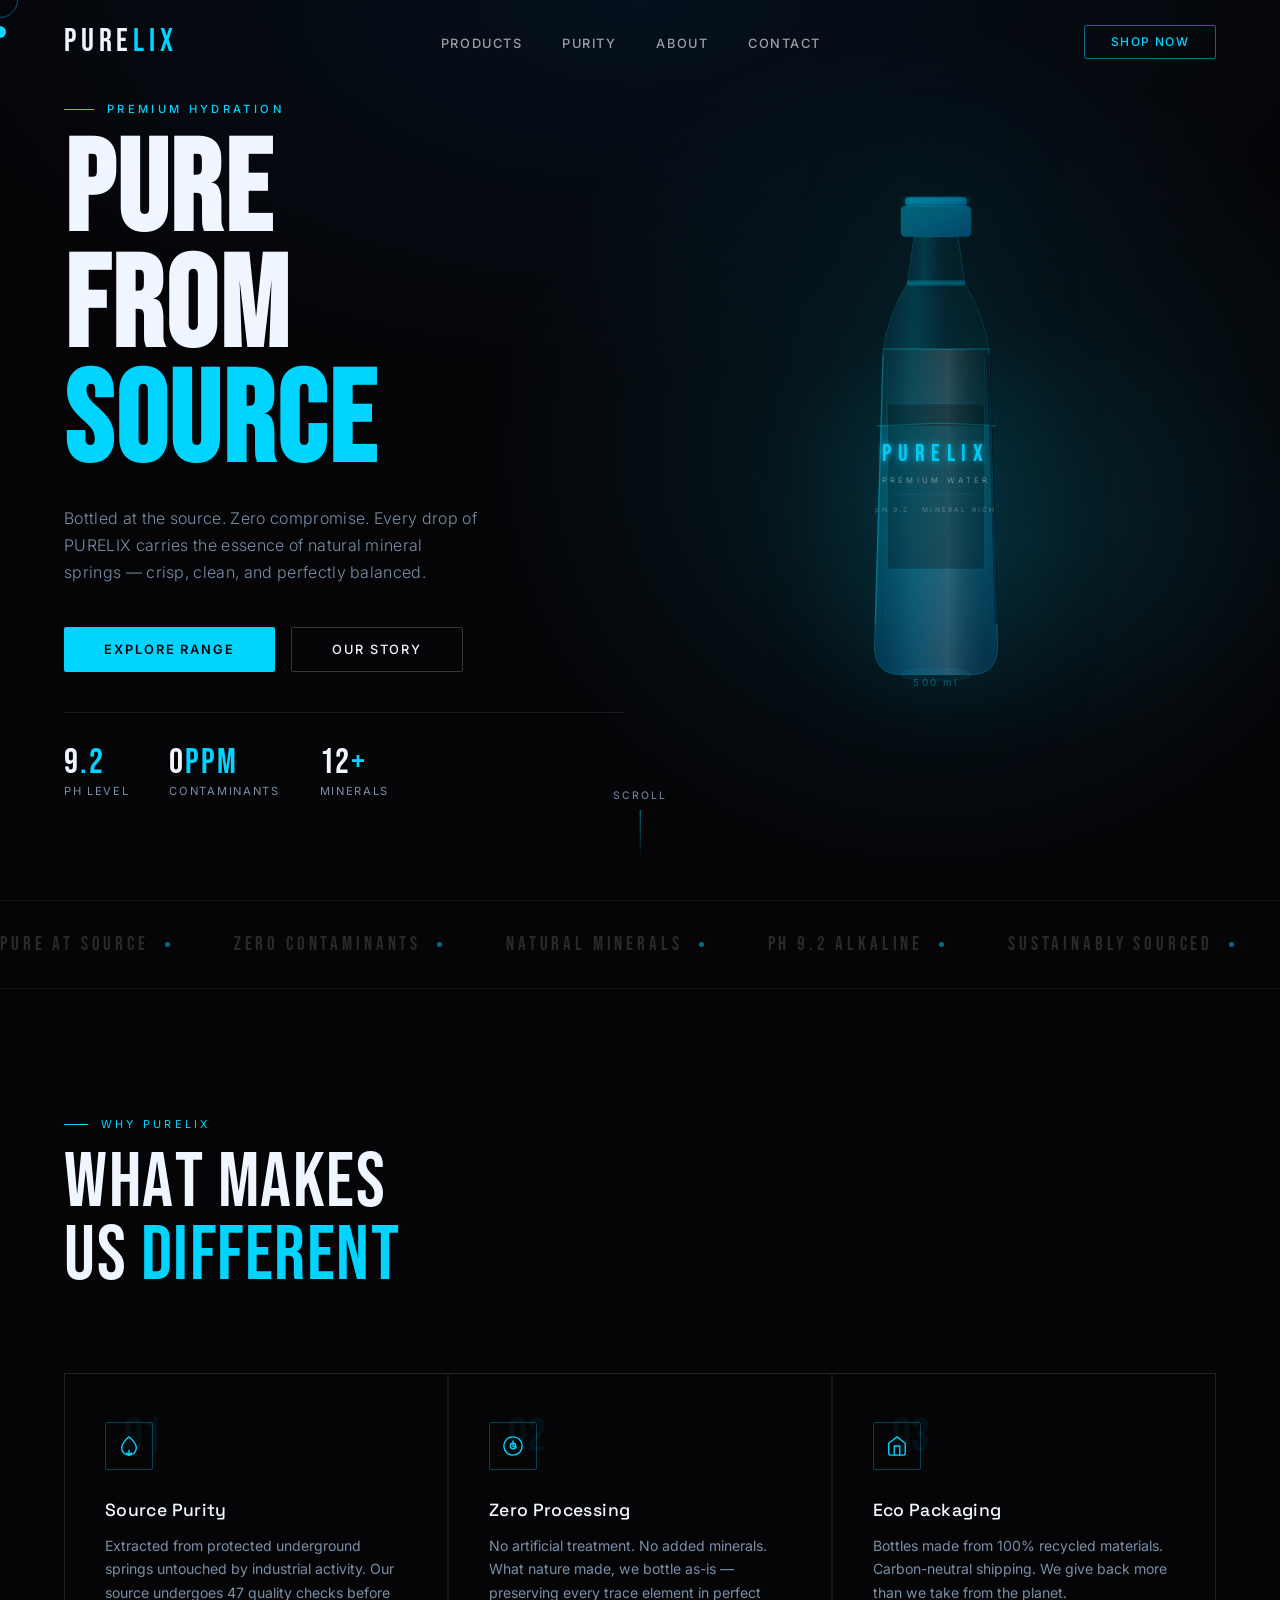
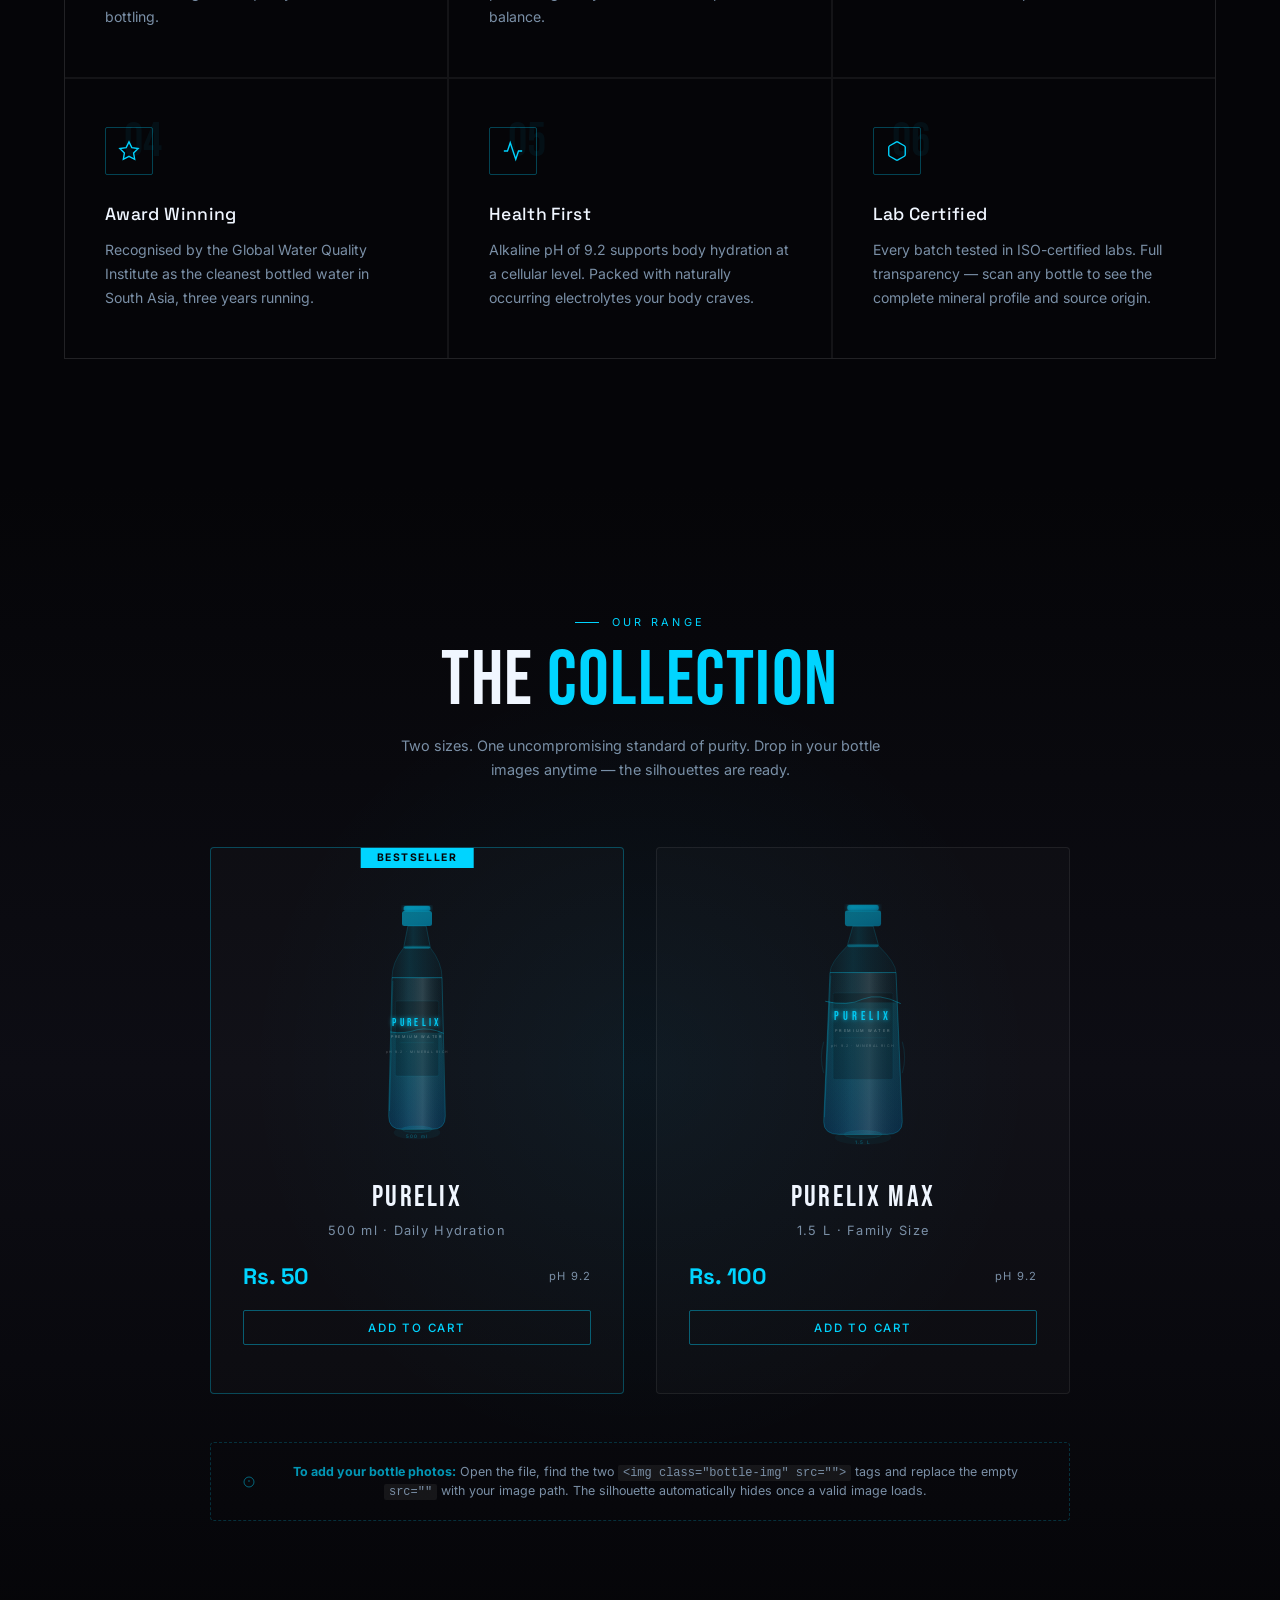
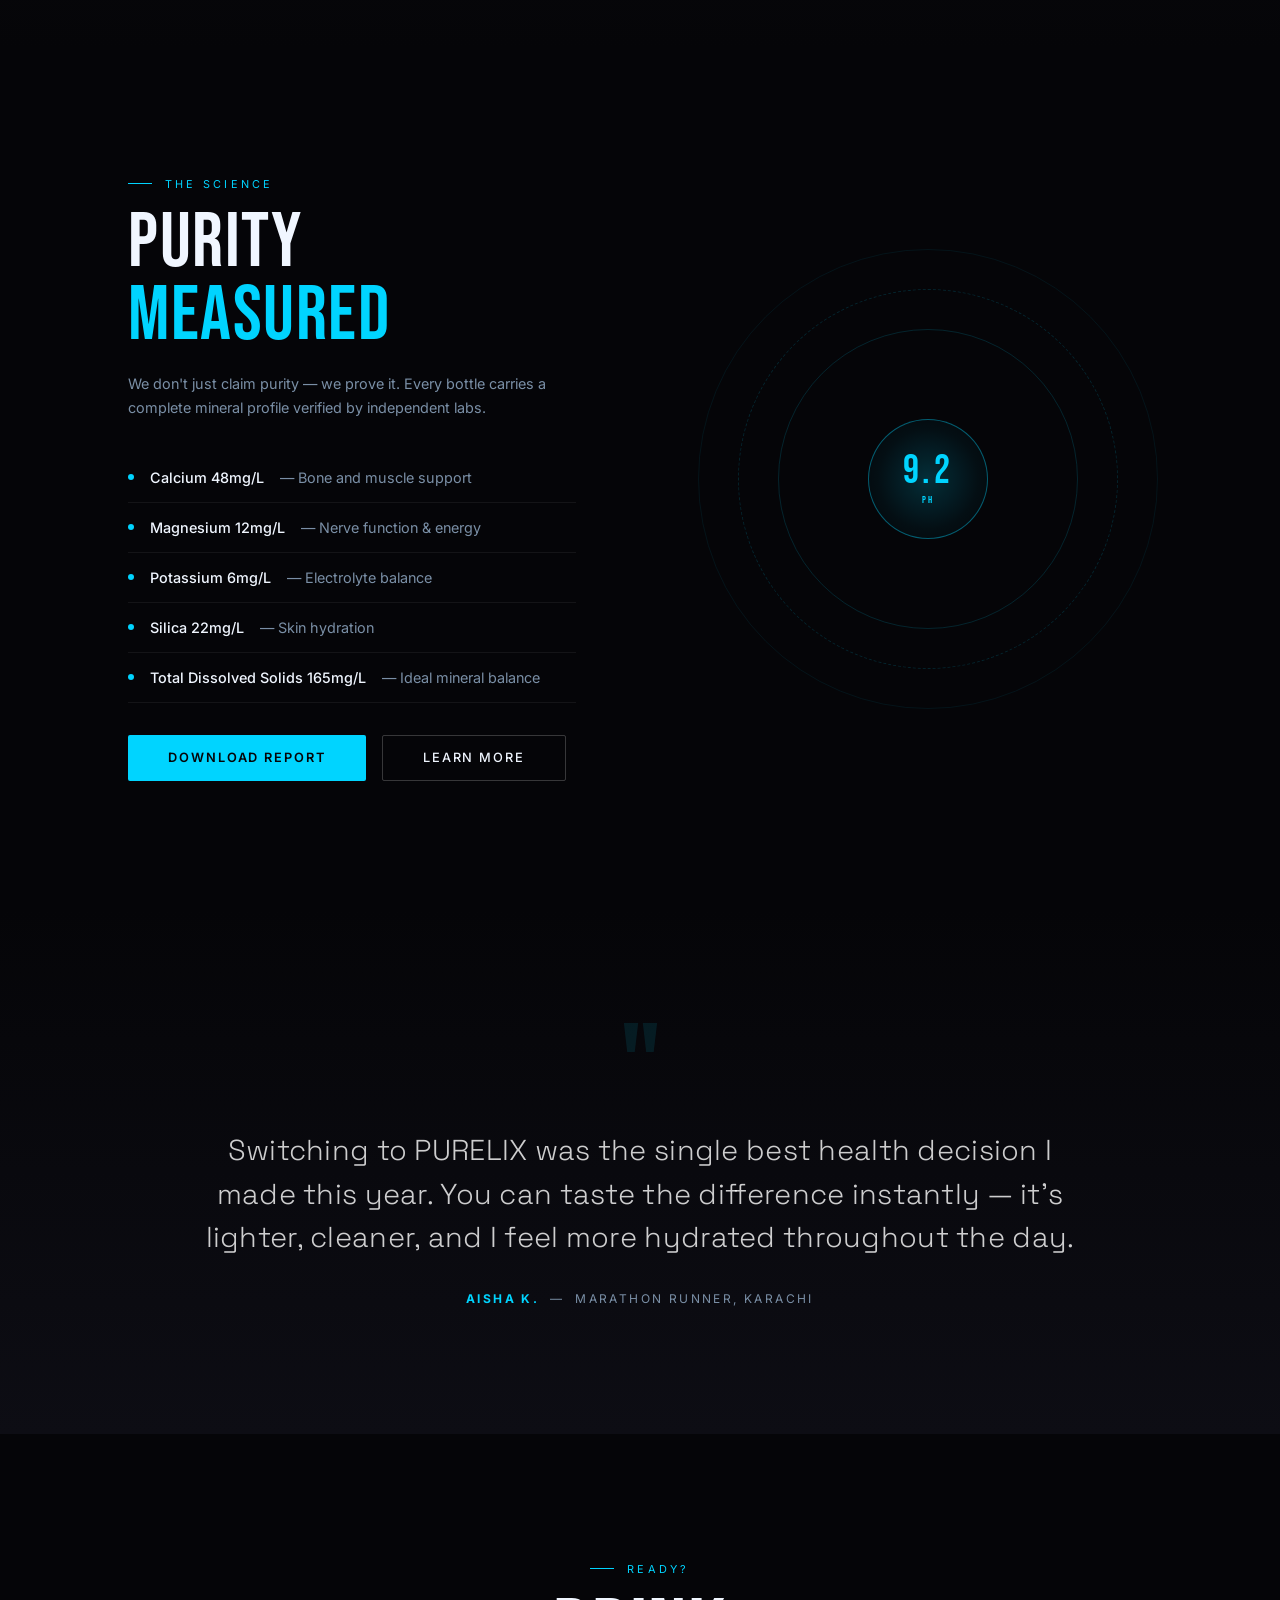
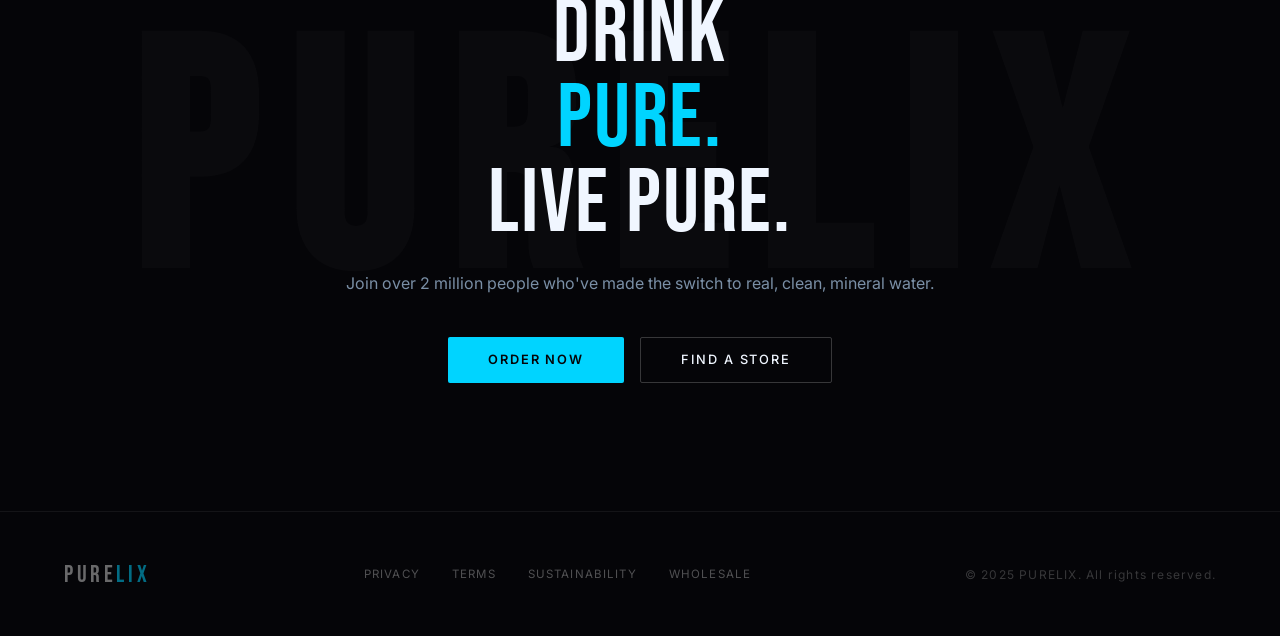
==== commit 7c405650: "website using html,js, css" ====
--- a/index2.html
+++ b/index2.html
@@ -21,7 +21,7 @@
 body{background:var(--black);color:var(--white);font-family:'Inter',sans-serif;overflow-x:hidden;cursor:none}
 
 /* CUSTOM CURSOR */
-#cursor{position:fixed;width:12px;height:12px;background:var(--cyan);border-radius:50%;pointer-events:none;z-index:9999;transform:translate(-50%,-50%);transition:width 0.2s,height 0.2s,background 0.2s;mix-blend-mode:screen}
+#cursor{margin-top:2rem;position:fixed;width:12px;height:12px;background:var(--cyan);border-radius:50%;pointer-events:none;z-index:9999;transform:translate(-50%,-50%);transition:width 0.2s,height 0.2s,background 0.2s;mix-blend-mode:screen}
 #cursor-ring{position:fixed;width:36px;height:36px;border:1px solid rgba(0,212,255,0.4);border-radius:50%;pointer-events:none;z-index:9998;transform:translate(-50%,-50%);transition:all 0.08s ease}
 
 /* NAV */
@@ -30,6 +30,7 @@
   padding:1.4rem 4rem;
   display:flex;align-items:center;justify-content:space-between;
   transition:all 0.5s cubic-bezier(0.4,0,0.2,1);
+  margin-bottom:2rem;
 }
 nav.scrolled{
   background:rgba(5,5,8,0.4);
@@ -82,7 +83,7 @@
   background:radial-gradient(ellipse 80% 60% at 50% 0%, rgba(0,100,180,0.12) 0%, transparent 70%),
              radial-gradient(ellipse 40% 40% at 80% 60%, rgba(0,212,255,0.06) 0%, transparent 60%),
              var(--black);
-}
+} v 
 .hero-bg-lines{
   position:absolute;inset:0;pointer-events:none;
   background-image:
@@ -743,7 +744,7 @@
                 <filter id="silglow500">
                   <feGaussianBlur stdDeviation="2.5" result="b"/>
                   <feMerge><feMergeNode in="b"/><feMergeNode in="SourceGraphic"/></feMerge>
-                </filter>
+                       </filter>
                 <clipPath id="clip500">
                   <path d="M32 92 L26 258 Q26 274 42 274 L78 274 Q94 274 94 258 L88 92 Z"/>
                 </clipPath>
